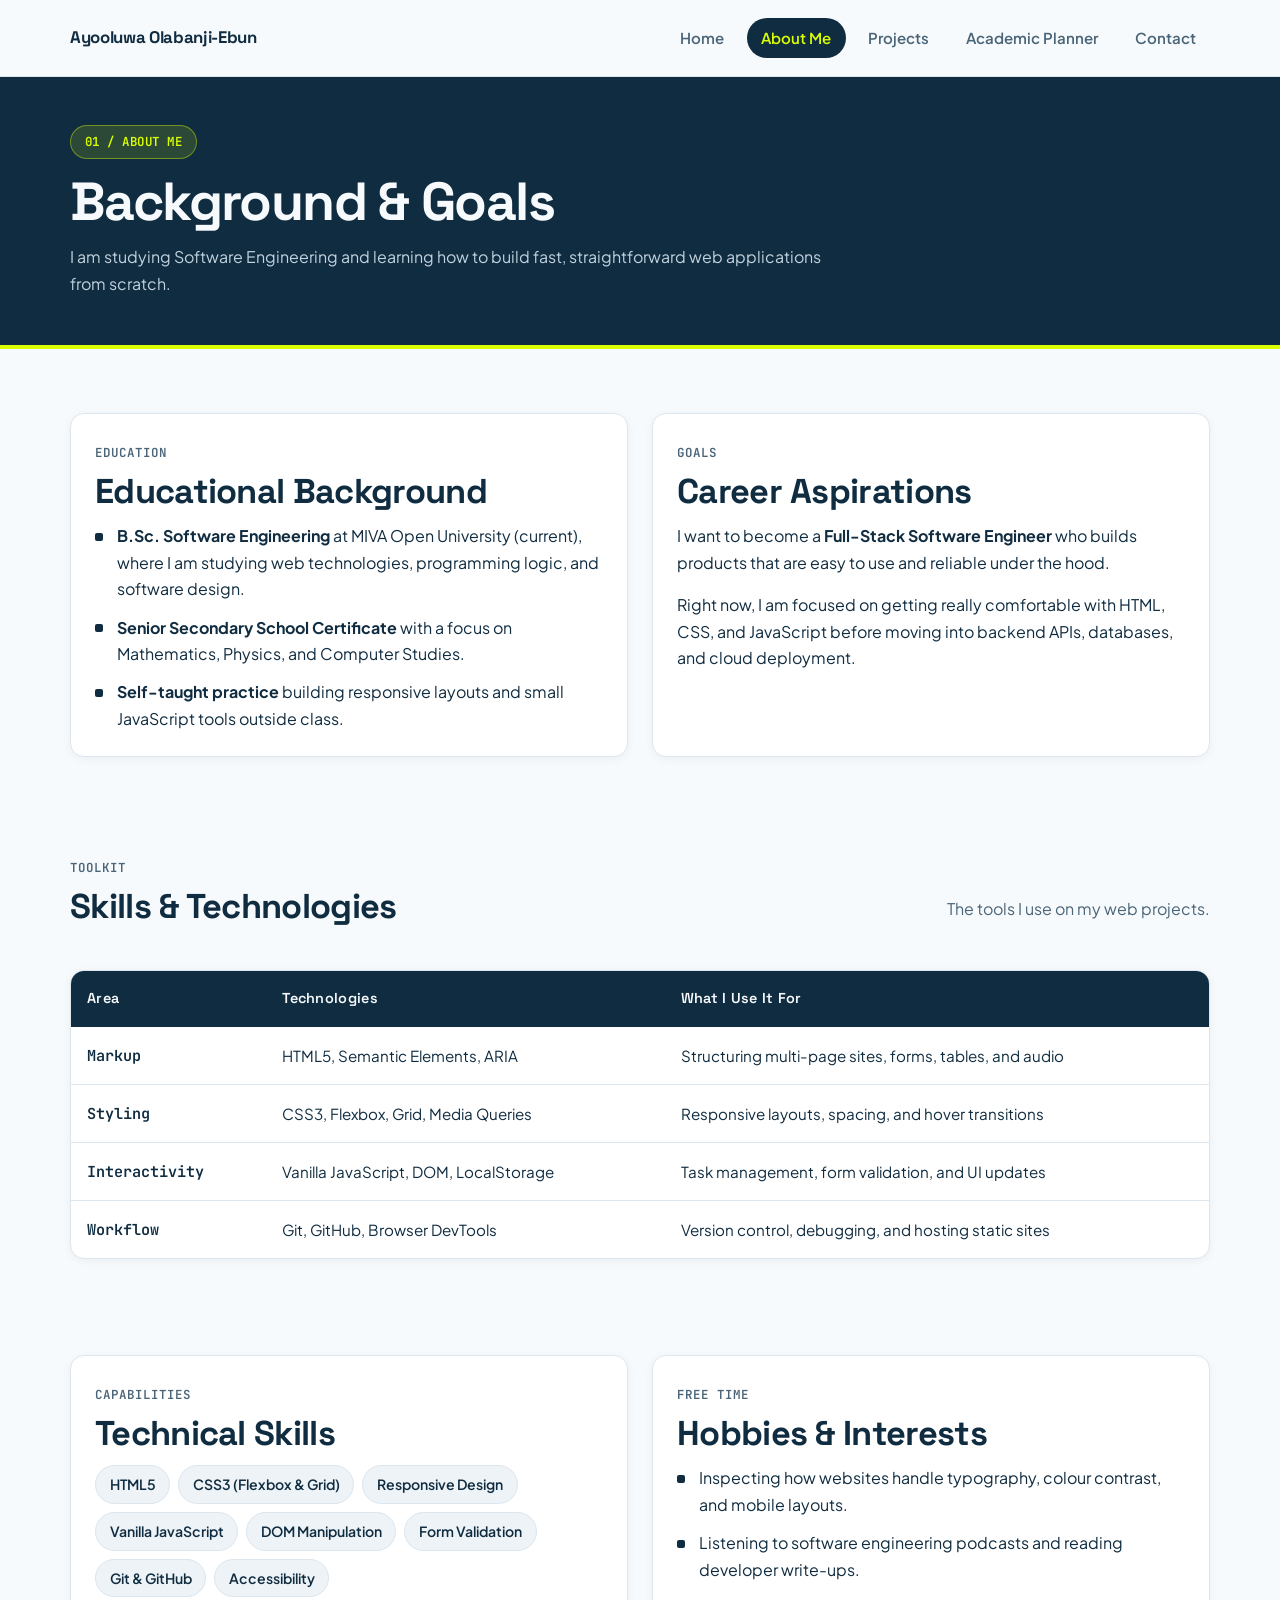
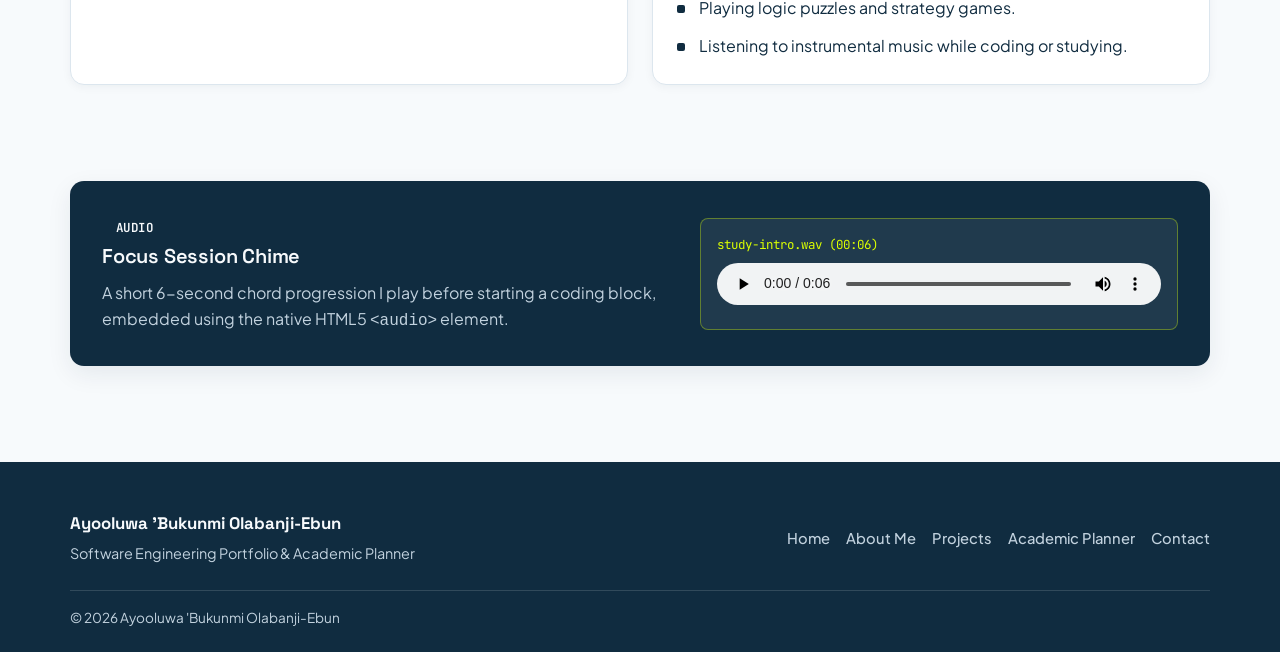
==== about.html @ b609918c "Complete COS 106 Student Portfolio and Academic Management Website" ====
<!DOCTYPE html>
<html lang="en">
<head>
  <meta charset="UTF-8">
  <meta name="viewport" content="width=device-width, initial-scale=1.0">
  <meta name="description" content="About Ayooluwa 'Bukunmi Olabanji-Ebun: educational background, career aspirations, technical skills, and hobbies.">
  <title>About Me | Ayooluwa 'Bukunmi Olabanji-Ebun</title>
  <link rel="preconnect" href="https://fonts.googleapis.com">
  <link rel="preconnect" href="https://fonts.gstatic.com" crossorigin>
  <link href="https://fonts.googleapis.com/css2?family=JetBrains+Mono:wght@500;600&family=Plus+Jakarta+Sans:wght@400;500;600&family=Space+Grotesk:wght@600;700&display=swap" rel="stylesheet">
  <link rel="stylesheet" href="css/styles.css">
  <script defer src="js/main.js"></script>
</head>
<body>
  <a class="skip-link" href="#main-content">Skip to main content</a>

  <header class="site-header">
    <div class="container nav-bar">
      <a class="brand" href="index.html">
        <span>Ayooluwa Olabanji-Ebun</span>
      </a>

      <button class="nav-toggle" type="button" aria-label="Toggle navigation menu" aria-expanded="false" aria-controls="primary-navigation" data-nav-toggle>
        <span class="nav-toggle-icon" aria-hidden="true">
          <span></span>
          <span></span>
          <span></span>
        </span>
      </button>

      <nav id="primary-navigation" class="nav-menu" aria-label="Primary navigation" data-nav-menu>
        <ul class="nav-list">
          <li><a class="nav-link" href="index.html">Home</a></li>
          <li><a class="nav-link is-active" href="about.html" aria-current="page">About Me</a></li>
          <li><a class="nav-link" href="projects.html">Projects</a></li>
          <li><a class="nav-link" href="planner.html">Academic Planner</a></li>
          <li><a class="nav-link" href="contact.html">Contact</a></li>
        </ul>
      </nav>
    </div>
  </header>

  <main id="main-content">
    <section class="page-banner">
      <div class="container">
        <span class="pill">01 / ABOUT ME</span>
        <h1>Background &amp; Goals</h1>
        <p>
          I am studying Software Engineering and learning how to build fast, straightforward web applications
          from scratch.
        </p>
      </div>
    </section>

    <section class="section">
      <div class="container grid-2">
        <article class="card animate-in">
          <span class="section-kicker">Education</span>
          <h2>Educational Background</h2>
          <ul class="styled-list">
            <li>
              <strong>B.Sc. Software Engineering</strong> at MIVA Open University (current), where I am studying web technologies, programming logic, and software design.
            </li>
            <li>
              <strong>Senior Secondary School Certificate</strong> with a focus on Mathematics, Physics, and Computer Studies.
            </li>
            <li>
              <strong>Self-taught practice</strong> building responsive layouts and small JavaScript tools outside class.
            </li>
          </ul>
        </article>

        <article class="card animate-in delay-1">
          <span class="section-kicker">Goals</span>
          <h2>Career Aspirations</h2>
          <p>
            I want to become a <strong>Full-Stack Software Engineer</strong> who builds products that are easy to use
            and reliable under the hood.
          </p>
          <p>
            Right now, I am focused on getting really comfortable with HTML, CSS, and JavaScript before moving
            into backend APIs, databases, and cloud deployment.
          </p>
        </article>
      </div>
    </section>

    <section class="section-tight">
      <div class="container">
        <div class="section-header">
          <div>
            <span class="section-kicker">Toolkit</span>
            <h2>Skills &amp; Technologies</h2>
          </div>
          <p class="muted-text">The tools I use on my web projects.</p>
        </div>

        <div class="table-wrapper">
          <table class="data-table">
            <thead>
              <tr>
                <th scope="col">Area</th>
                <th scope="col">Technologies</th>
                <th scope="col">What I Use It For</th>
              </tr>
            </thead>
            <tbody>
              <tr>
                <td class="course-code">Markup</td>
                <td>HTML5, Semantic Elements, ARIA</td>
                <td>Structuring multi-page sites, forms, tables, and audio</td>
              </tr>
              <tr>
                <td class="course-code">Styling</td>
                <td>CSS3, Flexbox, Grid, Media Queries</td>
                <td>Responsive layouts, spacing, and hover transitions</td>
              </tr>
              <tr>
                <td class="course-code">Interactivity</td>
                <td>Vanilla JavaScript, DOM, LocalStorage</td>
                <td>Task management, form validation, and UI updates</td>
              </tr>
              <tr>
                <td class="course-code">Workflow</td>
                <td>Git, GitHub, Browser DevTools</td>
                <td>Version control, debugging, and hosting static sites</td>
              </tr>
            </tbody>
          </table>
        </div>
      </div>
    </section>

    <section class="section">
      <div class="container grid-2">
        <article class="card">
          <span class="section-kicker">Capabilities</span>
          <h2>Technical Skills</h2>
          <ul class="skill-tags">
            <li class="skill-tag">HTML5</li>
            <li class="skill-tag">CSS3 (Flexbox &amp; Grid)</li>
            <li class="skill-tag">Responsive Design</li>
            <li class="skill-tag">Vanilla JavaScript</li>
            <li class="skill-tag">DOM Manipulation</li>
            <li class="skill-tag">Form Validation</li>
            <li class="skill-tag">Git &amp; GitHub</li>
            <li class="skill-tag">Accessibility</li>
          </ul>
        </article>

        <article class="card">
          <span class="section-kicker">Free Time</span>
          <h2>Hobbies &amp; Interests</h2>
          <ul class="styled-list">
            <li>Inspecting how websites handle typography, colour contrast, and mobile layouts.</li>
            <li>Listening to software engineering podcasts and reading developer write-ups.</li>
            <li>Playing logic puzzles and strategy games.</li>
            <li>Listening to instrumental music while coding or studying.</li>
          </ul>
        </article>
      </div>
    </section>

    <section class="section-tight">
      <div class="container">
        <div class="media-card">
          <div>
            <span class="pill">AUDIO</span>
            <h3>Focus Session Chime</h3>
            <p>
              A short 6-second chord progression I play before starting a coding block, embedded using
              the native HTML5 <code>&lt;audio&gt;</code> element.
            </p>
          </div>
          <div class="audio-box">
            <label for="study-audio">study-intro.wav (00:06)</label>
            <audio id="study-audio" controls preload="metadata">
              <source src="assets/media/study-intro.wav" type="audio/wav">
              Your browser does not support the HTML5 audio element.
            </audio>
          </div>
        </div>
      </div>
    </section>
  </main>

  <footer class="site-footer">
    <div class="container">
      <div class="footer-grid">
        <div>
          <p class="footer-brand">Ayooluwa 'Bukunmi Olabanji-Ebun</p>
          <p class="footer-sub">Software Engineering Portfolio &amp; Academic Planner</p>
        </div>
        <ul class="footer-links">
          <li><a href="index.html">Home</a></li>
          <li><a href="about.html">About Me</a></li>
          <li><a href="projects.html">Projects</a></li>
          <li><a href="planner.html">Academic Planner</a></li>
          <li><a href="contact.html">Contact</a></li>
        </ul>
      </div>
      <div class="footer-bottom">
        <span>&copy; <span id="footer-year">2026</span> Ayooluwa 'Bukunmi Olabanji-Ebun</span>
      </div>
    </div>
  </footer>
</body>
</html>
---- css/styles.css ----
/* ==========================================================================
   COS 106 – Student Portfolio & Academic Management Website
   Design System: Editorial Bento Studio
   Palette: Midnight Navy (#102c40) | Cloud White (#f7fafc) | Electric Lime (#dbff00)
   ========================================================================== */

:root {
  /* Core Palette */
  --color-navy: #102c40;
  --color-navy-deep: #0b1f2e;
  --color-navy-soft: #1a3f59;
  --color-cloud: #f7fafc;
  --color-surface: #ffffff;
  --color-surface-muted: #edf3f7;
  --color-lime: #dbff00;
  --color-lime-hover: #c8eb00;

  /* Text & Borders */
  --color-text: #102c40;
  --color-text-muted: #4a6478;
  --color-text-on-dark: #f7fafc;
  --color-text-on-dark-muted: #c2d2de;
  --color-border: #dce6ee;
  --color-border-strong: #b6c8d6;

  /* Semantic Status */
  --color-error: #b91c1c;
  --color-error-bg: #fef2f2;
  --color-success: #0f5132;
  --color-success-bg: #e8f7ee;
  --color-warn: #8a5300;
  --color-warn-bg: #fef6e6;

  /* Typography */
  --font-heading: 'Space Grotesk', system-ui, -apple-system, sans-serif;
  --font-body: 'Plus Jakarta Sans', system-ui, -apple-system, sans-serif;
  --font-mono: 'JetBrains Mono', ui-monospace, SFMono-Regular, monospace;

  /* Spacing Scale */
  --space-1: 0.25rem;
  --space-2: 0.5rem;
  --space-3: 0.75rem;
  --space-4: 1rem;
  --space-5: 1.5rem;
  --space-6: 2rem;
  --space-7: 3rem;
  --space-8: 4rem;
  --space-9: 5.5rem;

  /* Radii & Elevation */
  --radius-sm: 8px;
  --radius-md: 14px;
  --radius-lg: 20px;
  --radius-pill: 9999px;

  --shadow-sm: 0 2px 10px rgba(16, 44, 64, 0.05);
  --shadow-md: 0 8px 24px rgba(16, 44, 64, 0.08);
  --shadow-lg: 0 18px 40px rgba(16, 44, 64, 0.14);

  /* Layout & Motion */
  --container-max: 1140px;
  --header-height: 76px;
  --transition-fast: 180ms cubic-bezier(0.22, 1, 0.36, 1);
  --transition-base: 280ms cubic-bezier(0.22, 1, 0.36, 1);
}

/* ==========================================================================
   Reset & Base
   ========================================================================== */
*,
*::before,
*::after {
  box-sizing: border-box;
}

html {
  scroll-behavior: smooth;
  -webkit-text-size-adjust: 100%;
}

body {
  margin: 0;
  font-family: var(--font-body);
  font-size: 1rem;
  line-height: 1.65;
  color: var(--color-text);
  background-color: var(--color-cloud);
  min-height: 100vh;
  display: flex;
  flex-direction: column;
  overflow-x: hidden;
}

main {
  flex: 1;
}

img {
  display: block;
  max-width: 100%;
  height: auto;
}

h1, h2, h3, h4 {
  margin: 0 0 var(--space-3);
  font-family: var(--font-heading);
  font-weight: 700;
  color: var(--color-navy);
  line-height: 1.15;
}

h1 {
  font-size: clamp(2.15rem, 4.4vw, 3.35rem);
  letter-spacing: -0.03em;
}

h2 {
  font-size: clamp(1.55rem, 2.8vw, 2.15rem);
  letter-spacing: -0.02em;
}

h3 {
  font-size: 1.25rem;
  font-weight: 600;
  letter-spacing: -0.01em;
}

p {
  margin: 0 0 var(--space-4);
}

a {
  color: inherit;
  text-decoration: none;
}

ul, ol {
  margin: 0;
  padding: 0;
}

:focus-visible {
  outline: 2px solid var(--color-navy);
  outline-offset: 3px;
  box-shadow: 0 0 0 5px rgba(219, 255, 0, 0.75);
}

.sr-only {
  position: absolute;
  width: 1px;
  height: 1px;
  padding: 0;
  margin: -1px;
  overflow: hidden;
  clip: rect(0, 0, 0, 0);
  white-space: nowrap;
  border: 0;
}

.skip-link {
  position: absolute;
  left: -9999px;
  top: var(--space-3);
  z-index: 999;
  padding: var(--space-3) var(--space-4);
  background: var(--color-navy);
  color: var(--color-lime);
  font-family: var(--font-heading);
  font-weight: 600;
  border-radius: var(--radius-sm);
}

.skip-link:focus {
  left: var(--space-4);
}

/* ==========================================================================
   Layout Utilities
   ========================================================================== */
.container {
  width: min(var(--container-max), 92%);
  margin-inline: auto;
}

.section {
  padding-block: var(--space-8);
}

.section-tight {
  padding-block: var(--space-6);
}

.section-header {
  display: flex;
  flex-wrap: wrap;
  justify-content: space-between;
  align-items: flex-end;
  gap: var(--space-4);
  margin-bottom: var(--space-6);
}

.section-kicker {
  display: inline-block;
  font-family: var(--font-mono);
  font-size: 0.78rem;
  font-weight: 600;
  letter-spacing: 0.08em;
  text-transform: uppercase;
  color: var(--color-text-muted);
  margin-bottom: var(--space-2);
}

.muted-text {
  color: var(--color-text-muted);
}

/* ==========================================================================
   Animations
   ========================================================================== */
@keyframes fadeRise {
  from {
    opacity: 0;
    transform: translateY(14px);
  }
  to {
    opacity: 1;
    transform: translateY(0);
  }
}

.animate-in {
  animation: fadeRise 520ms cubic-bezier(0.22, 1, 0.36, 1) both;
}

.delay-1 {
  animation-delay: 80ms;
}

.delay-2 {
  animation-delay: 160ms;
}

@media (prefers-reduced-motion: reduce) {
  *, *::before, *::after {
    animation-duration: 0.01ms !important;
    animation-iteration-count: 1 !important;
    transition-duration: 0.01ms !important;
    scroll-behavior: auto !important;
  }
}

/* ==========================================================================
   Header & Navigation
   ========================================================================== */
.site-header {
  position: sticky;
  top: 0;
  z-index: 100;
  background-color: rgba(247, 250, 252, 0.94);
  backdrop-filter: blur(10px);
  border-bottom: 1px solid var(--color-border);
}

.nav-bar {
  display: flex;
  align-items: center;
  justify-content: space-between;
  min-height: var(--header-height);
  gap: var(--space-4);
}

.brand {
  display: inline-flex;
  align-items: center;
  gap: var(--space-3);
  font-family: var(--font-heading);
  font-weight: 700;
  font-size: 1.05rem;
  letter-spacing: -0.02em;
  color: var(--color-navy);
  white-space: nowrap;
}

.brand-mark {
  display: inline-grid;
  place-items: center;
  width: 38px;
  height: 38px;
  border-radius: var(--radius-sm);
  background-color: var(--color-navy);
  color: var(--color-lime);
  font-family: var(--font-mono);
  font-size: 0.9rem;
  font-weight: 700;
  transition: transform var(--transition-fast);
}

.brand:hover .brand-mark {
  transform: rotate(-4deg) scale(1.04);
}

.nav-list {
  display: flex;
  align-items: center;
  gap: var(--space-2);
  list-style: none;
}

.nav-link {
  position: relative;
  display: inline-flex;
  align-items: center;
  padding: 0.5rem 0.9rem;
  border-radius: var(--radius-pill);
  font-size: 0.94rem;
  font-weight: 600;
  color: var(--color-text-muted);
  white-space: nowrap;
  transition: color var(--transition-fast), background-color var(--transition-fast);
}

.nav-link:hover {
  color: var(--color-navy);
  background-color: var(--color-surface-muted);
}

.nav-link.is-active,
.nav-link[aria-current="page"] {
  background-color: var(--color-navy);
  color: var(--color-lime);
}

.nav-toggle {
  display: none;
  align-items: center;
  justify-content: center;
  width: 44px;
  height: 44px;
  border: 1px solid var(--color-border-strong);
  border-radius: var(--radius-sm);
  background-color: var(--color-surface);
  color: var(--color-navy);
  cursor: pointer;
  transition: background-color var(--transition-fast);
}

.nav-toggle:hover {
  background-color: var(--color-surface-muted);
}

.nav-toggle-icon {
  display: flex;
  flex-direction: column;
  gap: 5px;
  width: 20px;
}

.nav-toggle-icon span {
  display: block;
  height: 2px;
  width: 100%;
  background-color: var(--color-navy);
  border-radius: 2px;
  transition: transform var(--transition-fast), opacity var(--transition-fast);
}

.nav-toggle[aria-expanded="true"] .nav-toggle-icon span:nth-child(1) {
  transform: translateY(7px) rotate(45deg);
}

.nav-toggle[aria-expanded="true"] .nav-toggle-icon span:nth-child(2) {
  opacity: 0;
}

.nav-toggle[aria-expanded="true"] .nav-toggle-icon span:nth-child(3) {
  transform: translateY(-7px) rotate(-45deg);
}

/* ==========================================================================
   Buttons & Badges
   ========================================================================== */
.btn {
  display: inline-flex;
  align-items: center;
  justify-content: center;
  gap: var(--space-2);
  padding: 0.8rem 1.35rem;
  border-radius: var(--radius-sm);
  font-family: var(--font-heading);
  font-size: 0.95rem;
  font-weight: 600;
  border: 1.5px solid transparent;
  cursor: pointer;
  transition: transform var(--transition-fast), background-color var(--transition-fast),
    color var(--transition-fast), border-color var(--transition-fast), box-shadow var(--transition-fast);
}

.btn:hover {
  transform: translateY(-2px);
}

.btn:active {
  transform: translateY(0);
}

.btn-primary {
  background-color: var(--color-navy);
  color: var(--color-cloud);
}

.btn-primary:hover {
  background-color: var(--color-navy-deep);
  box-shadow: var(--shadow-md);
}

.btn-accent {
  background-color: var(--color-lime);
  color: var(--color-navy);
  border-color: var(--color-lime);
}

.btn-accent:hover {
  background-color: var(--color-lime-hover);
  box-shadow: var(--shadow-md);
}

.btn-secondary {
  background-color: var(--color-surface);
  color: var(--color-navy);
  border-color: var(--color-border-strong);
}

.btn-secondary:hover {
  background-color: var(--color-surface-muted);
  border-color: var(--color-navy);
}

.btn-sm {
  padding: 0.48rem 0.85rem;
  font-size: 0.84rem;
}

.pill {
  display: inline-flex;
  align-items: center;
  gap: var(--space-2);
  padding: 0.35rem 0.85rem;
  border-radius: var(--radius-pill);
  font-family: var(--font-mono);
  font-size: 0.78rem;
  font-weight: 600;
  letter-spacing: 0.04em;
}

.pill-dark {
  background-color: var(--color-navy);
  color: var(--color-lime);
}

.pill-muted {
  background-color: var(--color-surface-muted);
  color: var(--color-navy);
  border: 1px solid var(--color-border);
}

/* ==========================================================================
   Page Hero & Homepage Bento
   ========================================================================== */
.hero-section {
  padding-block: var(--space-8) var(--space-7);
}

.hero-grid {
  display: grid;
  grid-template-columns: 1.25fr 0.9fr;
  gap: var(--space-7);
  align-items: center;
}

.hero-copy .pill {
  margin-bottom: var(--space-4);
}

.hero-greeting {
  font-size: 1.1rem;
  font-weight: 600;
  color: var(--color-text-muted);
  margin-bottom: var(--space-2);
}

.hero-bio {
  font-size: 1.06rem;
  color: var(--color-text-muted);
  max-width: 58ch;
  margin-bottom: var(--space-5);
}

.hero-actions {
  display: flex;
  flex-wrap: wrap;
  gap: var(--space-3);
  margin-bottom: var(--space-6);
}

.hero-meta-row {
  display: flex;
  flex-wrap: wrap;
  gap: var(--space-5);
  padding-top: var(--space-5);
  border-top: 1px solid var(--color-border);
}

.hero-meta-item strong {
  display: block;
  font-family: var(--font-heading);
  font-size: 1.15rem;
  color: var(--color-navy);
}

.hero-meta-item span {
  font-size: 0.86rem;
  color: var(--color-text-muted);
}

.portrait-card {
  position: relative;
  background-color: var(--color-navy);
  border-radius: var(--radius-lg);
  padding: var(--space-4);
  box-shadow: var(--shadow-lg);
  border: 2px solid var(--color-navy);
}

.portrait-frame {
  border-radius: var(--radius-md);
  overflow: hidden;
  background-color: #1c242b;
  aspect-ratio: 4 / 5;
}

.portrait-frame img {
  width: 100%;
  height: 100%;
  object-fit: cover;
  object-position: center top;
  transition: transform var(--transition-base);
}

.portrait-card:hover .portrait-frame img {
  transform: scale(1.02);
}

.portrait-caption {
  display: flex;
  justify-content: space-between;
  align-items: center;
  gap: var(--space-3);
  padding-top: var(--space-3);
  color: var(--color-text-on-dark);
}

.portrait-caption-title {
  font-family: var(--font-heading);
  font-size: 0.95rem;
  font-weight: 600;
}

.portrait-caption-tag {
  font-family: var(--font-mono);
  font-size: 0.75rem;
  font-weight: 600;
  color: var(--color-navy);
  background-color: var(--color-lime);
  padding: 0.2rem 0.6rem;
  border-radius: var(--radius-pill);
}

/* Bento Quick-Links Grid */
.bento-grid {
  display: grid;
  grid-template-columns: repeat(4, 1fr);
  gap: var(--space-4);
}

.bento-card {
  display: flex;
  flex-direction: column;
  justify-content: space-between;
  gap: var(--space-4);
  padding: var(--space-5);
  background-color: var(--color-surface);
  border: 1px solid var(--color-border);
  border-radius: var(--radius-md);
  box-shadow: var(--shadow-sm);
  transition: transform var(--transition-fast), box-shadow var(--transition-fast),
    border-color var(--transition-fast);
}

.bento-card:hover {
  transform: translateY(-4px);
  box-shadow: var(--shadow-md);
  border-color: var(--color-navy);
}

.bento-card-dark {
  background-color: var(--color-navy);
  color: var(--color-text-on-dark);
  border-color: var(--color-navy);
}

.bento-card-dark h3 {
  color: var(--color-text-on-dark);
}

.bento-card-dark p {
  color: var(--color-text-on-dark-muted);
}

.bento-index {
  font-family: var(--font-mono);
  font-size: 0.8rem;
  font-weight: 600;
  color: var(--color-text-muted);
}

.bento-card-dark .bento-index {
  color: var(--color-lime);
}

.bento-link-label {
  display: inline-flex;
  align-items: center;
  gap: var(--space-2);
  font-family: var(--font-heading);
  font-size: 0.9rem;
  font-weight: 600;
}

.bento-card-dark .bento-link-label {
  color: var(--color-lime);
}

/* ==========================================================================
   Interior Page Banner
   ========================================================================== */
.page-banner {
  background-color: var(--color-navy);
  color: var(--color-text-on-dark);
  padding-block: var(--space-7);
  border-bottom: 4px solid var(--color-lime);
}

.page-banner h1 {
  color: var(--color-text-on-dark);
  margin-bottom: var(--space-3);
}

.page-banner p {
  color: var(--color-text-on-dark-muted);
  max-width: 64ch;
  margin-bottom: 0;
}

.page-banner .pill {
  margin-bottom: var(--space-3);
  background-color: rgba(219, 255, 0, 0.14);
  color: var(--color-lime);
  border: 1px solid rgba(219, 255, 0, 0.4);
}

/* ==========================================================================
   Cards & About Page Components
   ========================================================================== */
.card {
  background-color: var(--color-surface);
  border: 1px solid var(--color-border);
  border-radius: var(--radius-md);
  padding: var(--space-5);
  box-shadow: var(--shadow-sm);
}

.grid-2 {
  display: grid;
  grid-template-columns: repeat(2, 1fr);
  gap: var(--space-5);
}

.grid-3 {
  display: grid;
  grid-template-columns: repeat(3, 1fr);
  gap: var(--space-5);
}

.styled-list {
  list-style: none;
  display: grid;
  gap: var(--space-3);
}

.styled-list li {
  position: relative;
  padding-left: 1.35rem;
}

.styled-list li::before {
  content: "";
  position: absolute;
  left: 0;
  top: 0.6em;
  width: 8px;
  height: 8px;
  border-radius: 2px;
  background-color: var(--color-navy);
}

.skill-tags {
  display: flex;
  flex-wrap: wrap;
  gap: var(--space-2);
  list-style: none;
}

.skill-tag {
  padding: 0.42rem 0.85rem;
  border-radius: var(--radius-pill);
  background-color: var(--color-surface-muted);
  border: 1px solid var(--color-border);
  font-size: 0.88rem;
  font-weight: 600;
  color: var(--color-navy);
}

/* Coursework Table */
.table-wrapper {
  width: 100%;
  overflow-x: auto;
  background-color: var(--color-surface);
  border: 1px solid var(--color-border);
  border-radius: var(--radius-md);
  box-shadow: var(--shadow-sm);
}

.data-table {
  width: 100%;
  border-collapse: collapse;
  text-align: left;
  min-width: 580px;
}

.data-table thead {
  background-color: var(--color-navy);
  color: var(--color-text-on-dark);
}

.data-table th {
  padding: var(--space-4);
  font-family: var(--font-heading);
  font-size: 0.9rem;
  font-weight: 600;
  letter-spacing: 0.02em;
}

.data-table td {
  padding: var(--space-4);
  border-bottom: 1px solid var(--color-border);
  font-size: 0.95rem;
}

.data-table tbody tr:last-child td {
  border-bottom: none;
}

.data-table tbody tr:hover {
  background-color: var(--color-cloud);
}

.course-code {
  font-family: var(--font-mono);
  font-weight: 600;
  font-size: 0.88rem;
  color: var(--color-navy);
}

/* Audio Multimedia Card */
.media-card {
  display: grid;
  grid-template-columns: 1.2fr 1fr;
  gap: var(--space-5);
  align-items: center;
  background-color: var(--color-navy);
  color: var(--color-text-on-dark);
  border-radius: var(--radius-md);
  padding: var(--space-6);
  box-shadow: var(--shadow-md);
}

.media-card h3 {
  color: var(--color-text-on-dark);
}

.media-card p {
  color: var(--color-text-on-dark-muted);
  margin-bottom: 0;
}

.audio-box {
  background-color: rgba(255, 255, 255, 0.07);
  border: 1px solid rgba(219, 255, 0, 0.35);
  border-radius: var(--radius-sm);
  padding: var(--space-4);
}

.audio-box label {
  display: block;
  font-family: var(--font-mono);
  font-size: 0.78rem;
  color: var(--color-lime);
  margin-bottom: var(--space-2);
}

.audio-box audio {
  width: 100%;
  height: 42px;
}

/* ==========================================================================
   Projects Page
   ========================================================================== */
.project-card {
  display: flex;
  flex-direction: column;
  background-color: var(--color-surface);
  border: 1px solid var(--color-border);
  border-radius: var(--radius-md);
  overflow: hidden;
  box-shadow: var(--shadow-sm);
  transition: transform var(--transition-fast), box-shadow var(--transition-fast),
    border-color var(--transition-fast);
}

.project-card:hover {
  transform: translateY(-5px);
  box-shadow: var(--shadow-lg);
  border-color: var(--color-navy);
}

.project-thumb {
  aspect-ratio: 16 / 10;
  background-color: var(--color-navy);
  overflow: hidden;
  border-bottom: 1px solid var(--color-border);
}

.project-thumb img {
  width: 100%;
  height: 100%;
  object-fit: cover;
  transition: transform var(--transition-base);
}

.project-card:hover .project-thumb img {
  transform: scale(1.03);
}

.project-body {
  display: flex;
  flex-direction: column;
  flex: 1;
  padding: var(--space-5);
}

.project-body p {
  color: var(--color-text-muted);
  font-size: 0.95rem;
}

.project-tags {
  display: flex;
  flex-wrap: wrap;
  gap: var(--space-2);
  list-style: none;
  margin-top: auto;
  margin-bottom: var(--space-4);
}

.project-tags li {
  font-family: var(--font-mono);
  font-size: 0.75rem;
  font-weight: 600;
  padding: 0.25rem 0.65rem;
  border-radius: var(--radius-pill);
  background-color: var(--color-surface-muted);
  color: var(--color-navy);
}

.project-links {
  display: flex;
  flex-wrap: wrap;
  gap: var(--space-3);
  padding-top: var(--space-4);
  border-top: 1px solid var(--color-border);
}

/* ==========================================================================
   Academic Planner Page
   ========================================================================== */
.stats-grid {
  display: grid;
  grid-template-columns: repeat(3, 1fr);
  gap: var(--space-4);
  margin-bottom: var(--space-6);
}

.stat-card {
  background-color: var(--color-surface);
  border: 1px solid var(--color-border);
  border-radius: var(--radius-md);
  padding: var(--space-5);
  box-shadow: var(--shadow-sm);
}

.stat-card-highlight {
  background-color: var(--color-navy);
  color: var(--color-text-on-dark);
  border-color: var(--color-navy);
}

.stat-label {
  display: block;
  font-size: 0.85rem;
  font-weight: 600;
  color: var(--color-text-muted);
  margin-bottom: var(--space-1);
}

.stat-card-highlight .stat-label {
  color: var(--color-text-on-dark-muted);
}

.stat-value {
  font-family: var(--font-heading);
  font-size: 2rem;
  font-weight: 700;
  line-height: 1.1;
}

.stat-card-highlight .stat-value {
  color: var(--color-lime);
}

.planner-layout {
  display: grid;
  grid-template-columns: 0.9fr 1.3fr;
  gap: var(--space-6);
  align-items: start;
}

.task-list {
  list-style: none;
  display: grid;
  gap: var(--space-3);
}

.task-item {
  display: flex;
  justify-content: space-between;
  align-items: center;
  gap: var(--space-4);
  padding: var(--space-4);
  background-color: var(--color-surface);
  border: 1px solid var(--color-border);
  border-radius: var(--radius-md);
  box-shadow: var(--shadow-sm);
  transition: border-color var(--transition-fast), opacity var(--transition-fast);
}

.task-item.is-completed {
  background-color: var(--color-surface-muted);
  border-color: var(--color-border);
}

.task-item.is-completed .task-title {
  text-decoration: line-through;
  color: var(--color-text-muted);
}

.task-info {
  display: grid;
  gap: var(--space-1);
}

.task-meta {
  display: flex;
  flex-wrap: wrap;
  align-items: center;
  gap: var(--space-2);
}

.task-title {
  font-family: var(--font-heading);
  font-size: 1.02rem;
  font-weight: 600;
  color: var(--color-navy);
}

.priority-badge {
  font-family: var(--font-mono);
  font-size: 0.72rem;
  font-weight: 600;
  padding: 0.18rem 0.55rem;
  border-radius: var(--radius-pill);
  text-transform: uppercase;
}

.priority-high {
  background-color: var(--color-error-bg);
  color: var(--color-error);
}

.priority-medium {
  background-color: var(--color-warn-bg);
  color: var(--color-warn);
}

.priority-low {
  background-color: var(--color-success-bg);
  color: var(--color-success);
}

.status-badge {
  font-family: var(--font-mono);
  font-size: 0.72rem;
  font-weight: 600;
  padding: 0.18rem 0.55rem;
  border-radius: var(--radius-pill);
  background-color: var(--color-navy);
  color: var(--color-lime);
}

.task-actions {
  display: flex;
  flex-wrap: wrap;
  gap: var(--space-2);
  flex-shrink: 0;
}

.btn-delete {
  background-color: var(--color-error-bg);
  color: var(--color-error);
  border-color: transparent;
}

.btn-delete:hover {
  background-color: var(--color-error);
  color: #ffffff;
}

.empty-state {
  padding: var(--space-7) var(--space-5);
  text-align: center;
  background-color: var(--color-surface);
  border: 1.5px dashed var(--color-border-strong);
  border-radius: var(--radius-md);
  color: var(--color-text-muted);
}

/* ==========================================================================
   Forms & Contact Page
   ========================================================================== */
.contact-grid {
  display: grid;
  grid-template-columns: 0.9fr 1.2fr;
  gap: var(--space-6);
  align-items: start;
}

.form-group {
  margin-bottom: var(--space-4);
}

.form-label {
  display: block;
  font-family: var(--font-heading);
  font-size: 0.92rem;
  font-weight: 600;
  margin-bottom: var(--space-2);
  color: var(--color-navy);
}

.form-control {
  width: 100%;
  padding: 0.78rem 0.95rem;
  font-family: var(--font-body);
  font-size: 0.98rem;
  color: var(--color-navy);
  background-color: var(--color-cloud);
  border: 1.5px solid var(--color-border-strong);
  border-radius: var(--radius-sm);
  transition: border-color var(--transition-fast), background-color var(--transition-fast);
}

.form-control:focus {
  background-color: var(--color-surface);
  border-color: var(--color-navy);
}

.form-control.is-invalid {
  border-color: var(--color-error);
  background-color: var(--color-error-bg);
}

textarea.form-control {
  min-height: 130px;
  resize: vertical;
}

.field-error {
  display: block;
  margin-top: var(--space-1);
  font-size: 0.84rem;
  font-weight: 600;
  color: var(--color-error);
  min-height: 1.2em;
}

.form-feedback {
  padding: var(--space-4);
  border-radius: var(--radius-sm);
  margin-bottom: var(--space-4);
  font-size: 0.95rem;
  font-weight: 500;
}

.form-feedback.is-success {
  background-color: var(--color-success-bg);
  color: var(--color-success);
  border: 1px solid rgba(15, 81, 50, 0.25);
}

.form-feedback.is-error {
  background-color: var(--color-error-bg);
  color: var(--color-error);
  border: 1px solid rgba(185, 28, 28, 0.25);
}

/* ==========================================================================
   Footer
   ========================================================================== */
.site-footer {
  background-color: var(--color-navy);
  color: var(--color-text-on-dark);
  padding-block: var(--space-7) var(--space-5);
  margin-top: var(--space-8);
}

.footer-grid {
  display: flex;
  flex-wrap: wrap;
  justify-content: space-between;
  align-items: center;
  gap: var(--space-5);
  padding-bottom: var(--space-5);
  border-bottom: 1px solid rgba(247, 250, 252, 0.14);
}

.footer-brand {
  font-family: var(--font-heading);
  font-weight: 700;
  font-size: 1.05rem;
  margin-bottom: var(--space-1);
}

.footer-sub {
  font-size: 0.9rem;
  color: var(--color-text-on-dark-muted);
  margin-bottom: 0;
}

.footer-links {
  display: flex;
  flex-wrap: wrap;
  gap: var(--space-4);
  list-style: none;
}

.footer-links a {
  font-size: 0.92rem;
  font-weight: 500;
  color: var(--color-text-on-dark-muted);
  transition: color var(--transition-fast);
}

.footer-links a:hover {
  color: var(--color-lime);
}

.footer-bottom {
  display: flex;
  flex-wrap: wrap;
  justify-content: space-between;
  gap: var(--space-3);
  padding-top: var(--space-4);
  font-size: 0.85rem;
  color: var(--color-text-on-dark-muted);
}

/* ==========================================================================
   Responsive Breakpoints
   ========================================================================== */
@media (max-width: 1023px) {
  .hero-grid {
    grid-template-columns: 1fr;
    gap: var(--space-5);
  }

  .portrait-card {
    order: -1;
    width: 100%;
    max-width: 340px;
    margin-inline: auto;
  }

  .bento-grid {
    grid-template-columns: repeat(2, 1fr);
  }

  .grid-3 {
    grid-template-columns: repeat(2, 1fr);
  }

  .planner-layout,
  .contact-grid,
  .media-card {
    grid-template-columns: 1fr;
  }
}

body.nav-open {
  overflow: hidden;
  touch-action: none;
}

main,
.site-footer {
  transition: filter var(--transition-fast);
}

body.nav-open main,
body.nav-open .site-footer {
  filter: blur(6px);
  pointer-events: none;
  user-select: none;
}

@media (max-width: 860px) {
  .nav-toggle {
    display: inline-flex;
  }

  .nav-menu {
    position: absolute;
    top: 100%;
    left: 0;
    right: 0;
    background-color: var(--color-surface);
    border-bottom: 1px solid var(--color-border);
    box-shadow: var(--shadow-md);
    padding: var(--space-4);
    max-height: calc(100vh - var(--header-height));
    overflow-y: auto;
    display: none;
  }

  .nav-menu.is-open {
    display: block;
  }

  .nav-list {
    flex-direction: column;
    align-items: stretch;
    gap: var(--space-2);
  }

  .nav-link {
    justify-content: flex-start;
    padding: 0.7rem 1rem;
  }
}

@media (max-width: 639px) {
  .section {
    padding-block: var(--space-6);
  }

  .hero-section {
    padding-block: var(--space-5) var(--space-6);
  }

  .portrait-card {
    max-width: 260px;
  }

  .bento-grid,
  .grid-2,
  .grid-3,
  .stats-grid {
    grid-template-columns: 1fr;
  }

  .task-item {
    flex-direction: column;
    align-items: flex-start;
  }

  .hero-actions .btn {
    width: 100%;
  }
}
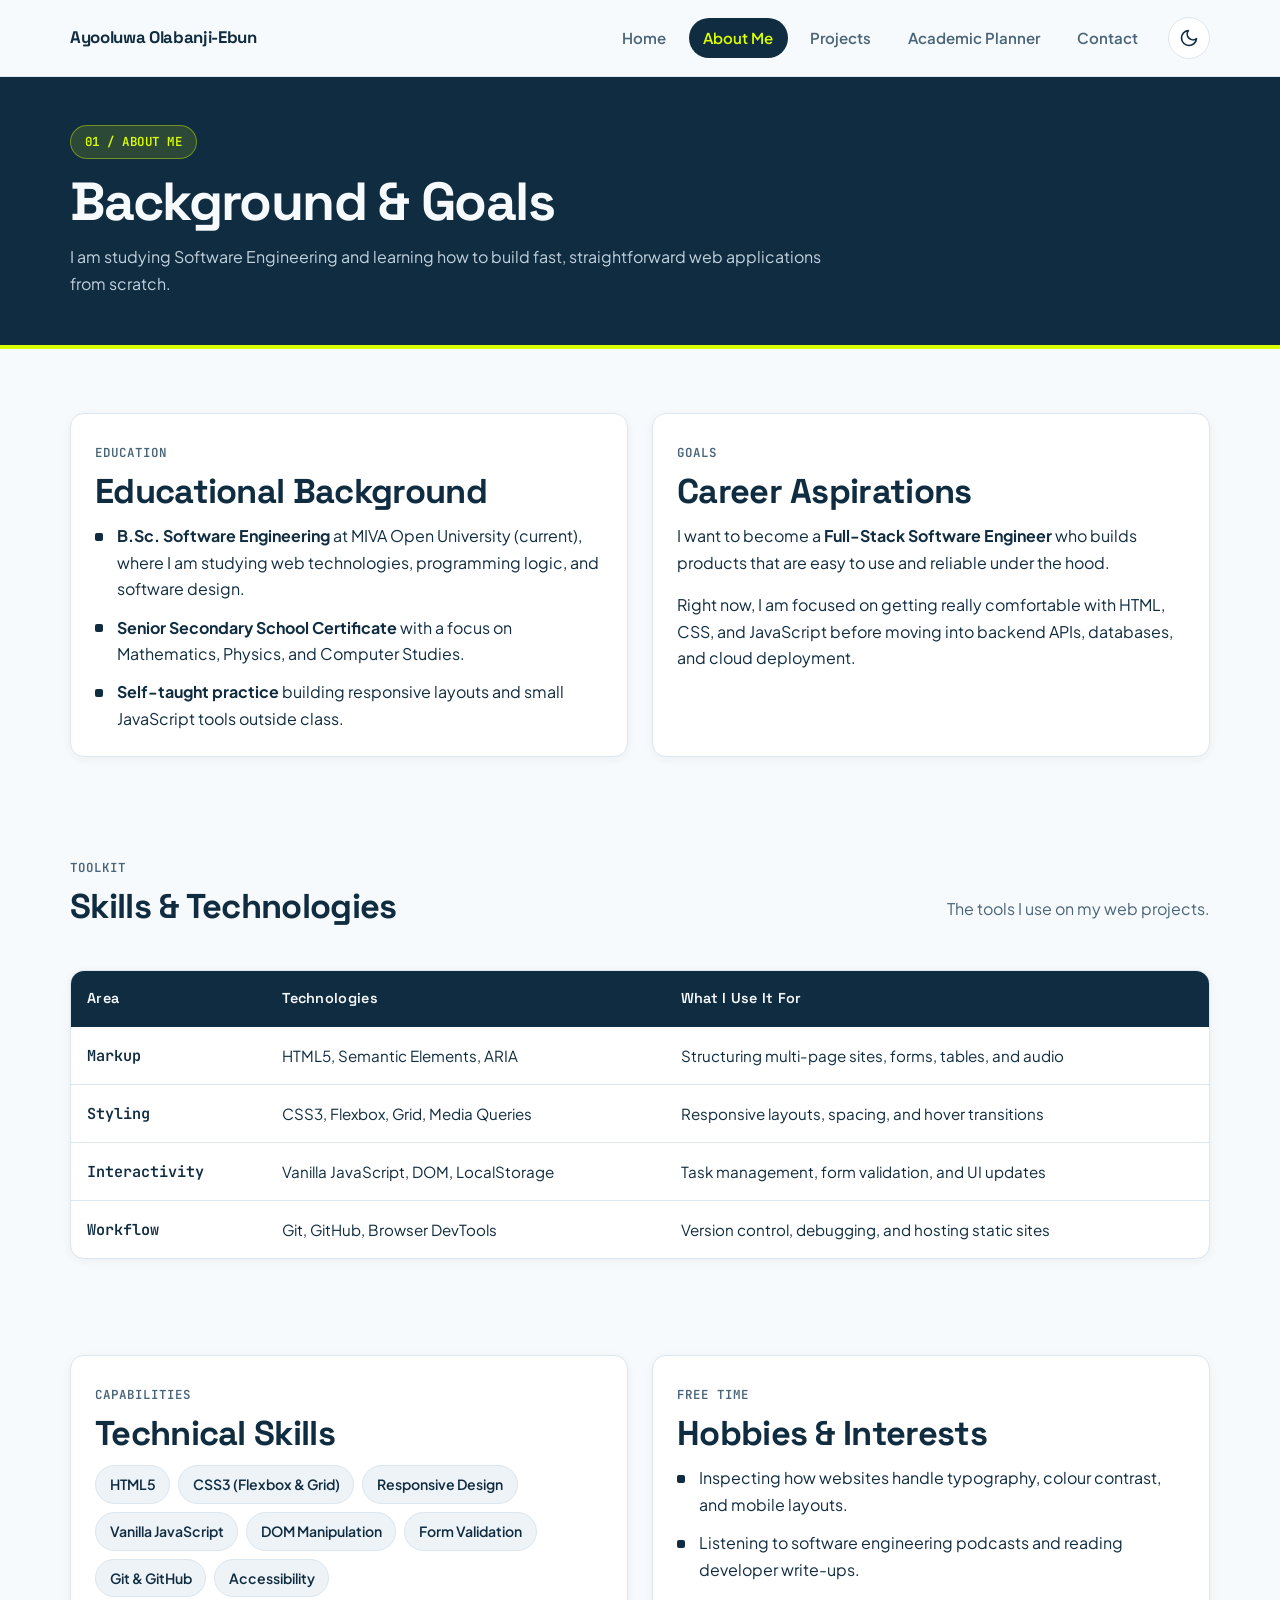
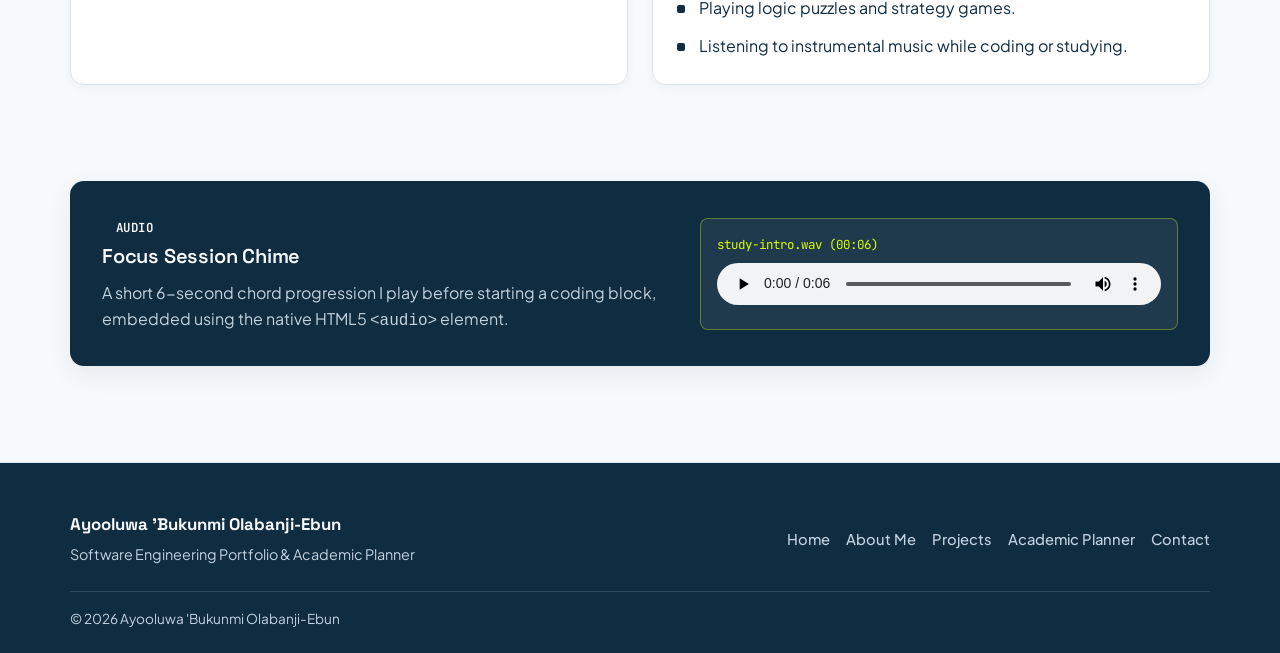
==== commit e413aa99: "feat(theme): add dark and light mode switcher with persistent preference" ====
--- a/about.html
+++ b/about.html
@@ -8,6 +8,19 @@
   <link rel="preconnect" href="https://fonts.googleapis.com">
   <link rel="preconnect" href="https://fonts.gstatic.com" crossorigin>
   <link href="https://fonts.googleapis.com/css2?family=JetBrains+Mono:wght@500;600&family=Plus+Jakarta+Sans:wght@400;500;600&family=Space+Grotesk:wght@600;700&display=swap" rel="stylesheet">
+  <script>
+    (function () {
+      try {
+        var stored = localStorage.getItem("cos106_theme");
+        var prefersDark = window.matchMedia("(prefers-color-scheme: dark)").matches;
+        if (stored === "dark" || (!stored && prefersDark)) {
+          document.documentElement.setAttribute("data-theme", "dark");
+        } else {
+          document.documentElement.setAttribute("data-theme", "light");
+        }
+      } catch (e) {}
+    })();
+  </script>
   <link rel="stylesheet" href="css/styles.css">
   <script defer src="js/main.js"></script>
 </head>
@@ -19,14 +32,6 @@
       <a class="brand" href="index.html">
         <span>Ayooluwa Olabanji-Ebun</span>
       </a>
-
-      <button class="nav-toggle" type="button" aria-label="Toggle navigation menu" aria-expanded="false" aria-controls="primary-navigation" data-nav-toggle>
-        <span class="nav-toggle-icon" aria-hidden="true">
-          <span></span>
-          <span></span>
-          <span></span>
-        </span>
-      </button>
 
       <nav id="primary-navigation" class="nav-menu" aria-label="Primary navigation" data-nav-menu>
         <ul class="nav-list">
@@ -37,6 +42,33 @@
           <li><a class="nav-link" href="contact.html">Contact</a></li>
         </ul>
       </nav>
+
+      <div class="nav-actions">
+        <button class="theme-toggle" type="button" aria-label="Switch to dark theme" data-theme-toggle>
+          <svg class="theme-icon icon-sun" viewBox="0 0 24 24" fill="none" stroke="currentColor" stroke-width="2" stroke-linecap="round" stroke-linejoin="round" aria-hidden="true">
+            <circle cx="12" cy="12" r="5"></circle>
+            <line x1="12" y1="1" x2="12" y2="3"></line>
+            <line x1="12" y1="21" x2="12" y2="23"></line>
+            <line x1="4.22" y1="4.22" x2="5.64" y2="5.64"></line>
+            <line x1="18.36" y1="18.36" x2="19.78" y2="19.78"></line>
+            <line x1="1" y1="12" x2="3" y2="12"></line>
+            <line x1="21" y1="12" x2="23" y2="12"></line>
+            <line x1="4.22" y1="19.78" x2="5.64" y2="18.36"></line>
+            <line x1="18.36" y1="5.64" x2="19.78" y2="4.22"></line>
+          </svg>
+          <svg class="theme-icon icon-moon" viewBox="0 0 24 24" fill="none" stroke="currentColor" stroke-width="2" stroke-linecap="round" stroke-linejoin="round" aria-hidden="true">
+            <path d="M21 12.79A9 9 0 1 1 11.21 3 7 7 0 0 0 21 12.79z"></path>
+          </svg>
+        </button>
+
+        <button class="nav-toggle" type="button" aria-label="Toggle navigation menu" aria-expanded="false" aria-controls="primary-navigation" data-nav-toggle>
+          <span class="nav-toggle-icon" aria-hidden="true">
+            <span></span>
+            <span></span>
+            <span></span>
+          </span>
+        </button>
+      </div>
     </div>
   </header>
 
--- a/css/styles.css
+++ b/css/styles.css
@@ -15,13 +15,21 @@
   --color-lime: #dbff00;
   --color-lime-hover: #c8eb00;
 
-  /* Text & Borders */
+  /* Semantic Theme Tokens */
   --color-text: #102c40;
+  --color-heading: #102c40;
   --color-text-muted: #4a6478;
   --color-text-on-dark: #f7fafc;
   --color-text-on-dark-muted: #c2d2de;
   --color-border: #dce6ee;
   --color-border-strong: #b6c8d6;
+
+  /* Component Surfaces */
+  --color-header-bg: rgba(247, 250, 252, 0.94);
+  --color-banner-bg: #102c40;
+  --color-card-dark: #102c40;
+  --color-footer-bg: #102c40;
+  --color-input-bg: #f7fafc;
 
   /* Semantic Status */
   --color-error: #b91c1c;
@@ -65,6 +73,43 @@
 }
 
 /* ==========================================================================
+   Dark Theme Overrides
+   ========================================================================== */
+[data-theme="dark"] {
+  /* Dark Core Palette */
+  --color-cloud: #081119;
+  --color-surface: #0e1e2b;
+  --color-surface-muted: #142838;
+
+  /* Dark Semantic Tokens */
+  --color-text: #f1f5f9;
+  --color-heading: #ffffff;
+  --color-text-muted: #9ab2c5;
+  --color-border: #1a384f;
+  --color-border-strong: #295577;
+
+  /* Dark Component Surfaces */
+  --color-header-bg: rgba(8, 17, 25, 0.94);
+  --color-banner-bg: #0b1823;
+  --color-card-dark: #0a1722;
+  --color-footer-bg: #050b10;
+  --color-input-bg: #0a1722;
+
+  /* Dark Semantic Status Overrides */
+  --color-error: #f87171;
+  --color-error-bg: rgba(239, 68, 68, 0.14);
+  --color-success: #4ade80;
+  --color-success-bg: rgba(34, 197, 94, 0.14);
+  --color-warn: #fbbf24;
+  --color-warn-bg: rgba(245, 158, 11, 0.14);
+
+  /* Elevation in Dark Mode */
+  --shadow-sm: 0 2px 10px rgba(0, 0, 0, 0.35);
+  --shadow-md: 0 8px 24px rgba(0, 0, 0, 0.5);
+  --shadow-lg: 0 18px 40px rgba(0, 0, 0, 0.7);
+}
+
+/* ==========================================================================
    Reset & Base
    ========================================================================== */
 *,
@@ -105,7 +150,7 @@
   margin: 0 0 var(--space-3);
   font-family: var(--font-heading);
   font-weight: 700;
-  color: var(--color-navy);
+  color: var(--color-heading);
   line-height: 1.15;
 }
 
@@ -256,7 +301,7 @@
   position: sticky;
   top: 0;
   z-index: 100;
-  background-color: rgba(247, 250, 252, 0.94);
+  background-color: var(--color-header-bg);
   backdrop-filter: blur(10px);
   border-bottom: 1px solid var(--color-border);
 }
@@ -277,7 +322,7 @@
   font-weight: 700;
   font-size: 1.05rem;
   letter-spacing: -0.02em;
-  color: var(--color-navy);
+  color: var(--color-heading);
   white-space: nowrap;
 }
 
@@ -299,6 +344,10 @@
   transform: rotate(-4deg) scale(1.04);
 }
 
+.nav-menu {
+  margin-left: auto;
+}
+
 .nav-list {
   display: flex;
   align-items: center;
@@ -320,7 +369,7 @@
 }
 
 .nav-link:hover {
-  color: var(--color-navy);
+  color: var(--color-heading);
   background-color: var(--color-surface-muted);
 }
 
@@ -328,6 +377,71 @@
 .nav-link[aria-current="page"] {
   background-color: var(--color-navy);
   color: var(--color-lime);
+}
+
+[data-theme="dark"] .nav-link.is-active,
+[data-theme="dark"] .nav-link[aria-current="page"] {
+  background-color: var(--color-surface-muted);
+  color: var(--color-lime);
+  border: 1px solid var(--color-border);
+}
+
+.nav-actions {
+  display: flex;
+  align-items: center;
+  gap: var(--space-2);
+}
+
+.theme-toggle {
+  display: inline-flex;
+  align-items: center;
+  justify-content: center;
+  width: 42px;
+  height: 42px;
+  border-radius: var(--radius-pill);
+  border: 1px solid var(--color-border);
+  background-color: var(--color-surface);
+  color: var(--color-text);
+  cursor: pointer;
+  padding: 0;
+  transition: background-color var(--transition-fast), border-color var(--transition-fast), transform var(--transition-fast), color var(--transition-fast);
+  flex-shrink: 0;
+}
+
+.theme-toggle:hover {
+  background-color: var(--color-surface-muted);
+  border-color: var(--color-border-strong);
+  color: var(--color-lime);
+  transform: scale(1.05);
+}
+
+.theme-toggle:focus-visible {
+  outline: 2px solid var(--color-lime);
+  outline-offset: 2px;
+}
+
+.theme-toggle .theme-icon {
+  width: 20px;
+  height: 20px;
+  display: block;
+  transition: transform var(--transition-fast);
+}
+
+/* Light mode defaults: show moon (switch to dark), hide sun */
+.theme-toggle .icon-sun {
+  display: none;
+}
+.theme-toggle .icon-moon {
+  display: block;
+}
+
+/* Dark mode: show sun (switch to light), hide moon */
+[data-theme="dark"] .theme-toggle .icon-sun {
+  display: block;
+  color: var(--color-lime);
+}
+[data-theme="dark"] .theme-toggle .icon-moon {
+  display: none;
 }
 
 .nav-toggle {
@@ -336,12 +450,12 @@
   justify-content: center;
   width: 44px;
   height: 44px;
-  border: 1px solid var(--color-border-strong);
+  border: 1px solid var(--color-border);
   border-radius: var(--radius-sm);
   background-color: var(--color-surface);
-  color: var(--color-navy);
+  color: var(--color-heading);
   cursor: pointer;
-  transition: background-color var(--transition-fast);
+  transition: background-color var(--transition-fast), border-color var(--transition-fast);
 }
 
 .nav-toggle:hover {
@@ -359,7 +473,7 @@
   display: block;
   height: 2px;
   width: 100%;
-  background-color: var(--color-navy);
+  background-color: var(--color-heading);
   border-radius: 2px;
   transition: transform var(--transition-fast), opacity var(--transition-fast);
 }
@@ -405,7 +519,7 @@
 
 .btn-primary {
   background-color: var(--color-navy);
-  color: var(--color-cloud);
+  color: var(--color-text-on-dark);
 }
 
 .btn-primary:hover {
@@ -426,13 +540,38 @@
 
 .btn-secondary {
   background-color: var(--color-surface);
-  color: var(--color-navy);
+  color: var(--color-heading);
   border-color: var(--color-border-strong);
 }
 
 .btn-secondary:hover {
   background-color: var(--color-surface-muted);
-  border-color: var(--color-navy);
+  border-color: var(--color-heading);
+}
+
+/* Dark theme button contrast enhancements */
+[data-theme="dark"] .btn-primary {
+  background-color: var(--color-lime);
+  color: #081119;
+  font-weight: 700;
+  border-color: var(--color-lime);
+}
+
+[data-theme="dark"] .btn-primary:hover {
+  background-color: var(--color-lime-hover);
+  box-shadow: 0 4px 20px rgba(219, 255, 0, 0.25);
+}
+
+[data-theme="dark"] .btn-secondary {
+  background-color: var(--color-surface);
+  color: #f1f5f9;
+  border-color: var(--color-border-strong);
+}
+
+[data-theme="dark"] .btn-secondary:hover {
+  background-color: var(--color-surface-muted);
+  color: #ffffff;
+  border-color: var(--color-lime);
 }
 
 .btn-sm {
@@ -524,11 +663,11 @@
 
 .portrait-card {
   position: relative;
-  background-color: var(--color-navy);
+  background-color: var(--color-card-dark);
   border-radius: var(--radius-lg);
   padding: var(--space-4);
   box-shadow: var(--shadow-lg);
-  border: 2px solid var(--color-navy);
+  border: 2px solid var(--color-border);
 }
 
 .portrait-frame {
@@ -603,9 +742,9 @@
 }
 
 .bento-card-dark {
-  background-color: var(--color-navy);
+  background-color: var(--color-card-dark);
   color: var(--color-text-on-dark);
-  border-color: var(--color-navy);
+  border-color: var(--color-border);
 }
 
 .bento-card-dark h3 {
@@ -644,7 +783,7 @@
    Interior Page Banner
    ========================================================================== */
 .page-banner {
-  background-color: var(--color-navy);
+  background-color: var(--color-banner-bg);
   color: var(--color-text-on-dark);
   padding-block: var(--space-7);
   border-bottom: 4px solid var(--color-lime);
@@ -1074,8 +1213,44 @@
   align-items: start;
 }
 
+.contact-links {
+  list-style: none;
+  display: grid;
+  gap: var(--space-3);
+}
+
+.contact-links li {
+  display: flex;
+  flex-direction: column;
+  gap: 0.2rem;
+  padding: var(--space-3) var(--space-4);
+  background-color: var(--color-cloud);
+  border: 1px solid var(--color-border);
+  border-radius: var(--radius-sm);
+}
+
+.contact-link-label {
+  font-family: var(--font-mono);
+  font-size: 0.74rem;
+  font-weight: 600;
+  text-transform: uppercase;
+  letter-spacing: 0.06em;
+  color: var(--color-text-muted);
+}
+
+.contact-links a {
+  font-family: var(--font-heading);
+  font-weight: 600;
+  color: var(--color-navy);
+  word-break: break-word;
+}
+
+.contact-links a:hover {
+  text-decoration: underline;
+}
+
 .form-group {
-  margin-bottom: var(--space-4);
+  margin-bottom: var(--space-3);
 }
 
 .form-label {
@@ -1084,7 +1259,7 @@
   font-size: 0.92rem;
   font-weight: 600;
   margin-bottom: var(--space-2);
-  color: var(--color-navy);
+  color: var(--color-heading);
 }
 
 .form-control {
@@ -1092,16 +1267,17 @@
   padding: 0.78rem 0.95rem;
   font-family: var(--font-body);
   font-size: 0.98rem;
-  color: var(--color-navy);
-  background-color: var(--color-cloud);
-  border: 1.5px solid var(--color-border-strong);
+  color: var(--color-text);
+  background-color: var(--color-input-bg);
+  border: 1.5px solid var(--color-border);
   border-radius: var(--radius-sm);
   transition: border-color var(--transition-fast), background-color var(--transition-fast);
 }
 
 .form-control:focus {
   background-color: var(--color-surface);
-  border-color: var(--color-navy);
+  border-color: var(--color-lime);
+  outline: none;
 }
 
 .form-control.is-invalid {
@@ -1110,7 +1286,7 @@
 }
 
 textarea.form-control {
-  min-height: 130px;
+  min-height: 105px;
   resize: vertical;
 }
 
@@ -1120,7 +1296,13 @@
   font-size: 0.84rem;
   font-weight: 600;
   color: var(--color-error);
-  min-height: 1.2em;
+}
+
+.field-error:empty {
+  display: none !important;
+  margin: 0 !important;
+  height: 0 !important;
+  padding: 0 !important;
 }
 
 .form-feedback {
@@ -1147,10 +1329,11 @@
    Footer
    ========================================================================== */
 .site-footer {
-  background-color: var(--color-navy);
+  background-color: var(--color-footer-bg);
   color: var(--color-text-on-dark);
   padding-block: var(--space-7) var(--space-5);
   margin-top: var(--space-8);
+  border-top: 1px solid var(--color-border);
 }
 
 .footer-grid {
@@ -1293,11 +1476,32 @@
   }
 
   .hero-section {
-    padding-block: var(--space-5) var(--space-6);
+    padding-block: var(--space-6);
+  }
+
+  .hero-grid {
+    gap: var(--space-5);
   }
 
   .portrait-card {
-    max-width: 260px;
+    max-width: 295px;
+  }
+
+  .pill {
+    font-size: 0.62rem;
+    letter-spacing: 0.02em;
+    padding: 0.3rem 0.65rem;
+    white-space: nowrap;
+    max-width: 100%;
+    overflow: hidden;
+    text-overflow: ellipsis;
+  }
+
+  .hero-copy .pill {
+    display: inline-block;
+    max-width: 100%;
+    margin-inline: auto;
+    margin-bottom: var(--space-6);
   }
 
   .bento-grid,
